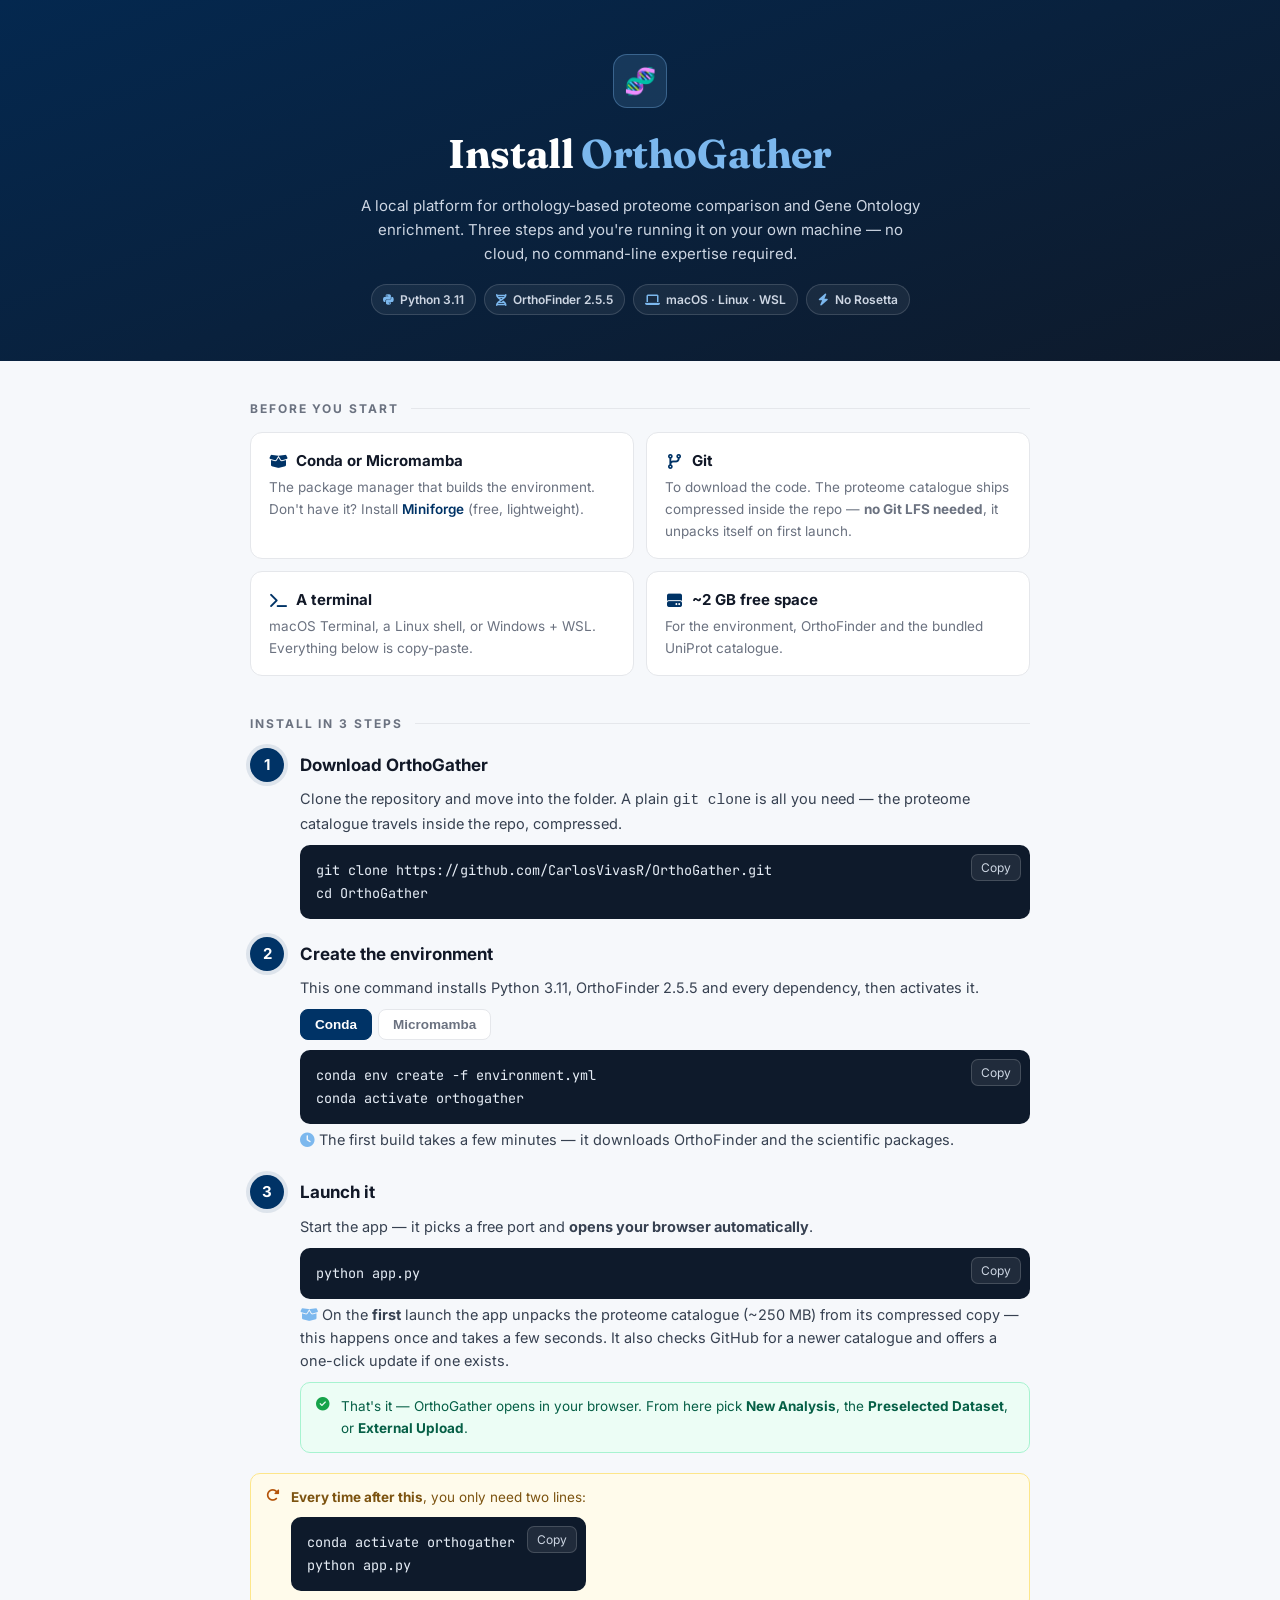
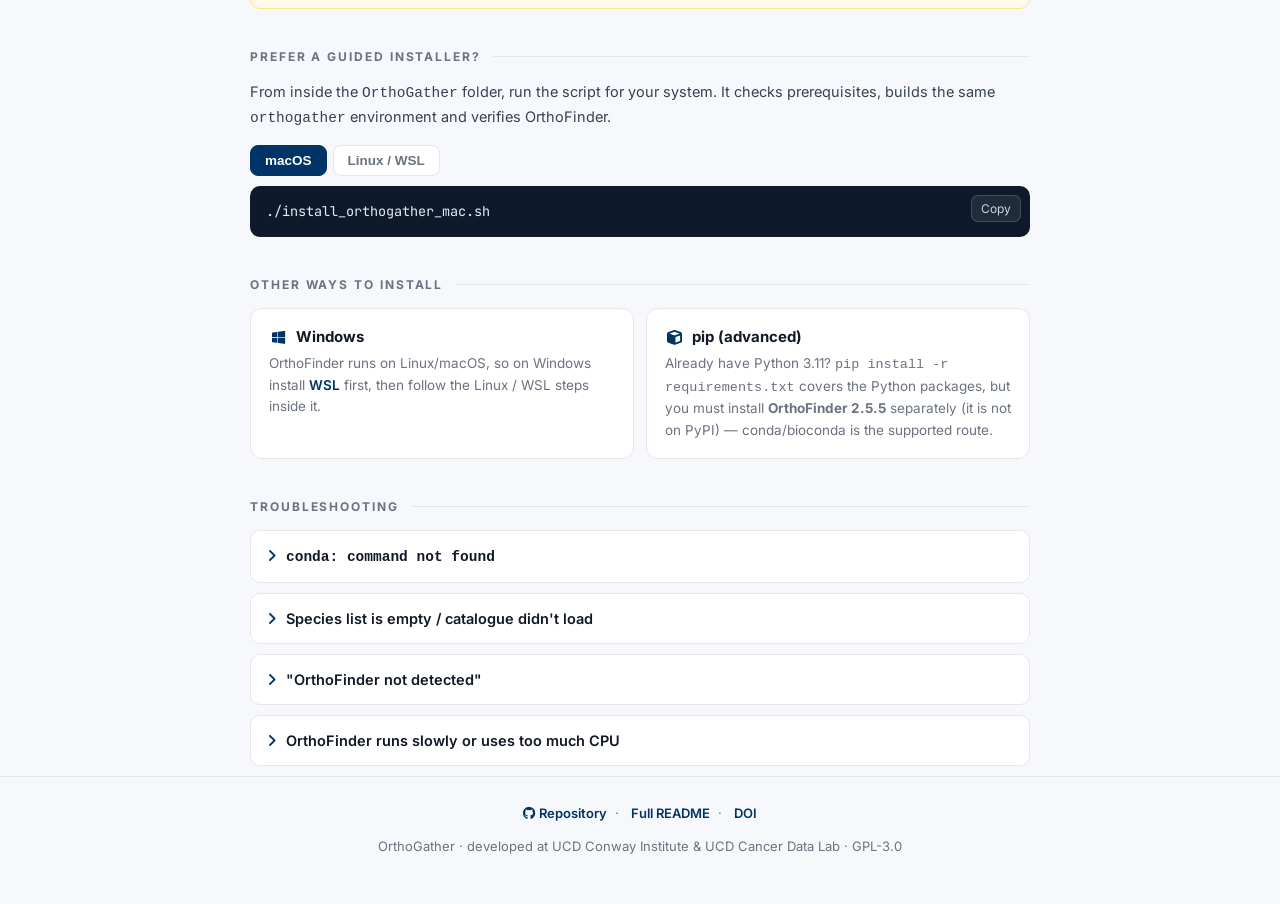
==== INSTALL.html @ b6fda0a3 "Refresh proteome catalogue + drop Git LFS; optimize species picker - Catalogue: regenerated from Uni" ====
<!doctype html>
<html lang="en">
<head>
<meta charset="utf-8" />
<meta name="viewport" content="width=device-width, initial-scale=1" />
<title>Install OrthoGather</title>
<link rel="preconnect" href="https://fonts.googleapis.com" />
<link rel="preconnect" href="https://fonts.gstatic.com" crossorigin />
<link rel="stylesheet" href="https://fonts.googleapis.com/css2?family=Inter:wght@400;500;600;700;800&family=Fraunces:opsz,wght@9..144,600;9..144,700&family=JetBrains+Mono:wght@400;500&display=swap" />
<link rel="stylesheet" href="https://cdnjs.cloudflare.com/ajax/libs/font-awesome/6.5.1/css/all.min.css" />
<style>
  :root{
    --navy:#003366; --navy-2:#0e1a2b; --accent:#7cb8ee;
    --bg:#f6f8fb; --surface:#ffffff; --border:#e5e7eb;
    --text:#111827; --muted:#6b7280; --code-bg:#0e1a2b; --code-fg:#e6edf6;
    --ok:#16a34a; --warn:#b45309; --warn-bg:#fffbeb; --warn-bd:#fde68a;
  }
  *,*::before,*::after{box-sizing:border-box}
  html,body{margin:0;padding:0}
  body{font-family:'Inter',system-ui,sans-serif;background:var(--bg);color:var(--text);line-height:1.6;-webkit-font-smoothing:antialiased}
  a{color:var(--navy)}
  .wrap{max-width:820px;margin:0 auto;padding:0 20px}

  /* Hero */
  header.hero{background:linear-gradient(160deg,#04284f 0%,var(--navy-2) 100%);color:#fff;padding:54px 0 46px;text-align:center}
  .mark{width:54px;height:54px;margin:0 auto 14px;display:flex;align-items:center;justify-content:center;border-radius:14px;background:rgba(124,184,238,.14);border:1px solid rgba(124,184,238,.35);font-size:26px}
  .hero h1{font-family:'Fraunces',Georgia,serif;font-weight:700;font-size:clamp(28px,4vw,40px);margin:0 0 8px;letter-spacing:-.01em}
  .hero h1 .accent{color:var(--accent)}
  .hero p{color:#cdd6e3;max-width:560px;margin:0 auto;font-size:15px}
  .badges{margin-top:18px;display:flex;gap:8px;justify-content:center;flex-wrap:wrap}
  .badge{font-size:12px;font-weight:600;color:#cdd6e3;background:rgba(255,255,255,.06);border:1px solid rgba(255,255,255,.14);padding:5px 11px;border-radius:999px}
  .badge i{color:var(--accent);margin-right:6px}

  /* Sections */
  main{padding:40px 0 60px}
  .section-title{font-size:12px;font-weight:700;letter-spacing:.16em;text-transform:uppercase;color:var(--muted);margin:38px 0 14px;display:flex;align-items:center;gap:12px}
  .section-title::after{content:"";flex:1;height:1px;background:var(--border)}

  /* Prereq cards */
  .prereqs{display:grid;grid-template-columns:1fr 1fr;gap:12px}
  @media(max-width:620px){.prereqs{grid-template-columns:1fr}}
  .card{background:var(--surface);border:1px solid var(--border);border-radius:12px;padding:16px 18px}
  .card h3{margin:0 0 4px;font-size:15px;display:flex;align-items:center;gap:9px}
  .card h3 i{color:var(--navy);width:18px;text-align:center}
  .card p{margin:0;font-size:13.5px;color:var(--muted)}
  .card a{font-weight:600;text-decoration:none}
  .card a:hover{text-decoration:underline}

  /* Steps */
  .step{display:flex;gap:16px;margin:0 0 14px}
  .step-num{flex:0 0 34px;height:34px;border-radius:50%;background:var(--navy);color:#fff;display:flex;align-items:center;justify-content:center;font-weight:700;font-size:15px;box-shadow:0 0 0 4px rgba(0,51,102,.10)}
  .step-body{flex:1;min-width:0}
  .step-body h3{margin:4px 0 8px;font-size:17px}
  .step-body p{margin:0 0 10px;font-size:14.5px;color:#374151}
  .note{font-size:13px;color:var(--muted);margin:8px 0 0}
  .note i{color:var(--accent)}

  /* Code block + copy */
  .code{position:relative;background:var(--code-bg);border-radius:10px;margin:0 0 4px;overflow:hidden}
  .code pre{margin:0;padding:14px 50px 14px 16px;overflow-x:auto;color:var(--code-fg);font-family:'JetBrains Mono',ui-monospace,monospace;font-size:13.5px;line-height:1.7}
  .code .cmt{color:#7e8aa0}
  .copy{position:absolute;top:9px;right:9px;background:rgba(255,255,255,.08);border:1px solid rgba(255,255,255,.16);color:#cdd6e3;border-radius:7px;padding:5px 9px;font-size:12px;cursor:pointer;font-family:'Inter',sans-serif;transition:background .12s}
  .copy:hover{background:rgba(124,184,238,.22);color:#fff}
  .copy.done{background:rgba(22,163,74,.28);border-color:rgba(22,163,74,.5);color:#dcfce7}

  /* OS tabs */
  .tabs{display:flex;gap:6px;margin:0 0 10px}
  .tab{border:1px solid var(--border);background:var(--surface);color:var(--muted);padding:7px 14px;border-radius:8px;font-size:13.5px;font-weight:600;cursor:pointer}
  .tab.active{background:var(--navy);color:#fff;border-color:var(--navy)}
  .tabpane{display:none}
  .tabpane.active{display:block}

  /* Callouts */
  .callout{display:flex;gap:11px;background:var(--warn-bg);border:1px solid var(--warn-bd);border-radius:10px;padding:13px 15px;font-size:13.5px;color:#7c5310;margin:6px 0}
  .callout i{color:var(--warn);margin-top:2px}
  .success{background:#ecfdf5;border-color:#a7f3d0;color:#065f46}
  .success i{color:var(--ok)}

  /* Troubleshooting */
  details{background:var(--surface);border:1px solid var(--border);border-radius:10px;padding:0 16px;margin:0 0 10px}
  summary{cursor:pointer;font-weight:600;padding:13px 0;list-style:none;font-size:14.5px}
  summary::-webkit-details-marker{display:none}
  summary::before{content:"\f105";font-family:"Font Awesome 6 Free";font-weight:900;color:var(--navy);margin-right:10px;display:inline-block;transition:transform .15s}
  details[open] summary::before{transform:rotate(90deg)}
  details .det-body{padding:0 0 14px;font-size:13.5px;color:#374151}

  footer{border-top:1px solid var(--border);padding:26px 0 40px;text-align:center;color:var(--muted);font-size:13px}
  footer a{font-weight:600;text-decoration:none;margin:0 8px}
  footer a:hover{text-decoration:underline}
</style>
</head>
<body>

<header class="hero">
  <div class="wrap">
    <div class="mark">🧬</div>
    <h1>Install <span class="accent">OrthoGather</span></h1>
    <p>A local platform for orthology-based proteome comparison and Gene Ontology enrichment. Three steps and you're running it on your own machine — no cloud, no command-line expertise required.</p>
    <div class="badges">
      <span class="badge"><i class="fa-brands fa-python"></i>Python 3.11</span>
      <span class="badge"><i class="fa-solid fa-dna"></i>OrthoFinder 2.5.5</span>
      <span class="badge"><i class="fa-solid fa-laptop"></i>macOS · Linux · WSL</span>
      <span class="badge"><i class="fa-solid fa-bolt"></i>No Rosetta</span>
    </div>
  </div>
</header>

<main class="wrap">

  <!-- PREREQS -->
  <div class="section-title">Before you start</div>
  <div class="prereqs">
    <div class="card">
      <h3><i class="fa-solid fa-box-open"></i> Conda or Micromamba</h3>
      <p>The package manager that builds the environment. Don't have it? Install <a href="https://github.com/conda-forge/miniforge" target="_blank" rel="noopener">Miniforge</a> (free, lightweight).</p>
    </div>
    <div class="card">
      <h3><i class="fa-solid fa-code-branch"></i> Git</h3>
      <p>To download the code. The proteome catalogue ships compressed inside the repo — <strong>no Git LFS needed</strong>, it unpacks itself on first launch.</p>
    </div>
    <div class="card">
      <h3><i class="fa-solid fa-terminal"></i> A terminal</h3>
      <p>macOS Terminal, a Linux shell, or Windows + WSL. Everything below is copy-paste.</p>
    </div>
    <div class="card">
      <h3><i class="fa-solid fa-hard-drive"></i> ~2 GB free space</h3>
      <p>For the environment, OrthoFinder and the bundled UniProt catalogue.</p>
    </div>
  </div>

  <!-- STEPS -->
  <div class="section-title">Install in 3 steps</div>

  <div class="step">
    <div class="step-num">1</div>
    <div class="step-body">
      <h3>Download OrthoGather</h3>
      <p>Clone the repository and move into the folder. A plain <code>git clone</code> is all you need — the proteome catalogue travels inside the repo, compressed.</p>
      <div class="code"><button class="copy">Copy</button><pre>git clone https://github.com/CarlosVivasR/OrthoGather.git
cd OrthoGather</pre></div>
    </div>
  </div>

  <div class="step">
    <div class="step-num">2</div>
    <div class="step-body">
      <h3>Create the environment</h3>
      <p>This one command installs Python 3.11, OrthoFinder 2.5.5 and every dependency, then activates it.</p>
      <div class="tabs">
        <button class="tab active" data-tab="conda">Conda</button>
        <button class="tab" data-tab="mamba">Micromamba</button>
      </div>
      <div class="tabpane active" data-pane="conda">
        <div class="code"><button class="copy">Copy</button><pre>conda env create -f environment.yml
conda activate orthogather</pre></div>
      </div>
      <div class="tabpane" data-pane="mamba">
        <div class="code"><button class="copy">Copy</button><pre>micromamba env create -f environment.yml
micromamba activate orthogather</pre></div>
      </div>
      <p class="note"><i class="fa-solid fa-clock"></i> The first build takes a few minutes — it downloads OrthoFinder and the scientific packages.</p>
    </div>
  </div>

  <div class="step">
    <div class="step-num">3</div>
    <div class="step-body">
      <h3>Launch it</h3>
      <p>Start the app — it picks a free port and <strong>opens your browser automatically</strong>.</p>
      <div class="code"><button class="copy">Copy</button><pre>python app.py</pre></div>
      <p class="note"><i class="fa-solid fa-box-open"></i> On the <strong>first</strong> launch the app unpacks the proteome catalogue (~250 MB) from its compressed copy — this happens once and takes a few seconds. It also checks GitHub for a newer catalogue and offers a one-click update if one exists.</p>
      <div class="callout success"><i class="fa-solid fa-circle-check"></i><div>That's it — OrthoGather opens in your browser. From here pick <strong>New Analysis</strong>, the <strong>Preselected Dataset</strong>, or <strong>External Upload</strong>.</div></div>
    </div>
  </div>

  <div class="callout"><i class="fa-solid fa-rotate-right"></i><div><strong>Every time after this</strong>, you only need two lines:
    <div class="code" style="margin-top:8px"><button class="copy">Copy</button><pre>conda activate orthogather
python app.py</pre></div>
  </div></div>

  <!-- GUIDED SCRIPTS -->
  <div class="section-title">Prefer a guided installer?</div>
  <p style="font-size:14.5px;color:#374151;margin-top:0">From inside the <code>OrthoGather</code> folder, run the script for your system. It checks prerequisites, builds the same <code>orthogather</code> environment and verifies OrthoFinder.</p>
  <div class="tabs">
    <button class="tab active" data-tab="mac">macOS</button>
    <button class="tab" data-tab="wsl">Linux / WSL</button>
  </div>
  <div class="tabpane active" data-pane="mac">
    <div class="code"><button class="copy">Copy</button><pre>./install_orthogather_mac.sh</pre></div>
  </div>
  <div class="tabpane" data-pane="wsl">
    <div class="code"><button class="copy">Copy</button><pre>./install_orthogather_wsl.sh</pre></div>
  </div>

  <!-- OTHER OPTIONS -->
  <div class="section-title">Other ways to install</div>
  <div class="prereqs">
    <div class="card">
      <h3><i class="fa-brands fa-windows"></i> Windows</h3>
      <p>OrthoFinder runs on Linux/macOS, so on Windows install <a href="https://learn.microsoft.com/windows/wsl/install" target="_blank" rel="noopener">WSL</a> first, then follow the Linux / WSL steps inside it.</p>
    </div>
    <div class="card">
      <h3><i class="fa-solid fa-cube"></i> pip (advanced)</h3>
      <p>Already have Python 3.11? <code>pip install -r requirements.txt</code> covers the Python packages, but you must install <strong>OrthoFinder 2.5.5</strong> separately (it is not on PyPI) — conda/bioconda is the supported route.</p>
    </div>
  </div>

  <!-- TROUBLESHOOTING -->
  <div class="section-title">Troubleshooting</div>

  <details>
    <summary><code>conda: command not found</code></summary>
    <div class="det-body">Conda isn't installed (or your terminal hasn't loaded it). Install <a href="https://github.com/conda-forge/miniforge" target="_blank" rel="noopener">Miniforge</a>, then close and reopen your terminal and try again.</div>
  </details>

  <details>
    <summary>Species list is empty / catalogue didn't load</summary>
    <div class="det-body">The catalogue unpacks itself from the compressed copy on first launch, so this is rare. If it happens, delete the half-written raw file and restart — the app re-unpacks it from <code>proteomes_list.json.gz</code>:
      <div class="code"><button class="copy">Copy</button><pre>rm -f static/Proteomes_json/proteomes_list.json
python app.py</pre></div>
      Still stuck? Open the catalogue menu on the species page and click <strong>Check for updates</strong> to download a fresh copy from GitHub.</div>
  </details>

  <details>
    <summary>"OrthoFinder not detected"</summary>
    <div class="det-body">Make sure the environment is active — your prompt should show <code>(orthogather)</code>. If not, run <code>conda activate orthogather</code> and launch again.</div>
  </details>

  <details>
    <summary>OrthoFinder runs slowly or uses too much CPU</summary>
    <div class="det-body">OrthoGather auto-detects your cores. To leave headroom for other work, set the thread counts before launching:
      <div class="code"><button class="copy">Copy</button><pre>ORTHOGATHER_OF_THREADS=6 ORTHOGATHER_OF_ANALYSIS_THREADS=1 python app.py</pre></div>
    </div>
  </details>

</main>

<footer>
  <div class="wrap">
    <a href="https://github.com/CarlosVivasR/OrthoGather" target="_blank" rel="noopener"><i class="fa-brands fa-github"></i> Repository</a>·
    <a href="https://github.com/CarlosVivasR/OrthoGather#readme" target="_blank" rel="noopener">Full README</a>·
    <a href="https://doi.org/10.5281/zenodo.18510911" target="_blank" rel="noopener">DOI</a>
    <p style="margin-top:12px">OrthoGather · developed at UCD Conway Institute &amp; UCD Cancer Data Lab · GPL-3.0</p>
  </div>
</footer>

<script>
  // Copy buttons
  document.querySelectorAll('.copy').forEach(btn=>{
    btn.addEventListener('click',()=>{
      const pre=btn.parentElement.querySelector('pre');
      const text=pre.innerText;
      navigator.clipboard.writeText(text).then(()=>{
        const old=btn.textContent;btn.textContent='Copied!';btn.classList.add('done');
        setTimeout(()=>{btn.textContent=old;btn.classList.remove('done');},1400);
      });
    });
  });
  // OS / tool tabs (scoped to the tab group's following panes)
  document.querySelectorAll('.tabs').forEach(group=>{
    const tabs=group.querySelectorAll('.tab');
    // panes are the .tabpane siblings that follow this group until the next .tabs
    let panes=[];let el=group.nextElementSibling;
    while(el && !el.classList.contains('tabs') && !el.classList.contains('section-title')){
      if(el.classList.contains('tabpane'))panes.push(el);
      el=el.nextElementSibling;
    }
    tabs.forEach(tab=>{
      tab.addEventListener('click',()=>{
        tabs.forEach(t=>t.classList.remove('active'));
        tab.classList.add('active');
        const key=tab.dataset.tab;
        panes.forEach(p=>p.classList.toggle('active',p.dataset.pane===key));
      });
    });
  });
</script>
</body>
</html>
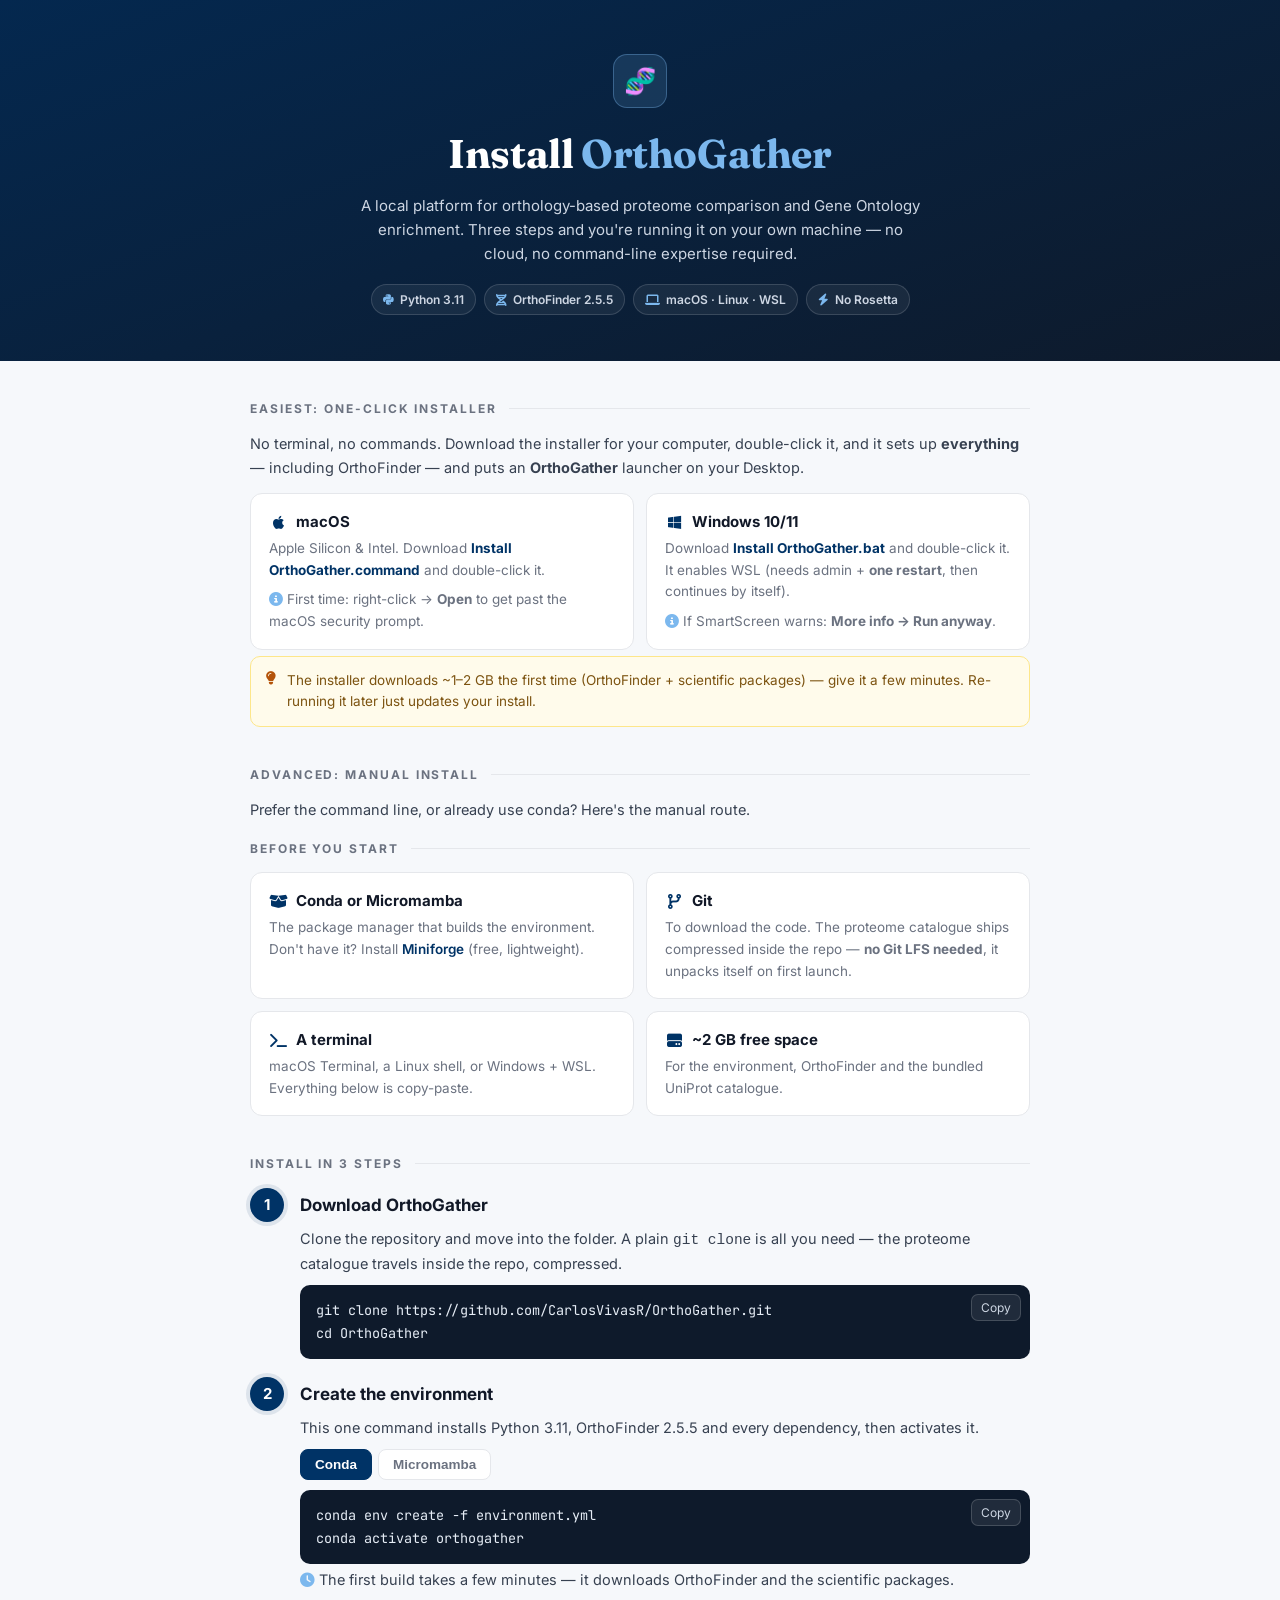
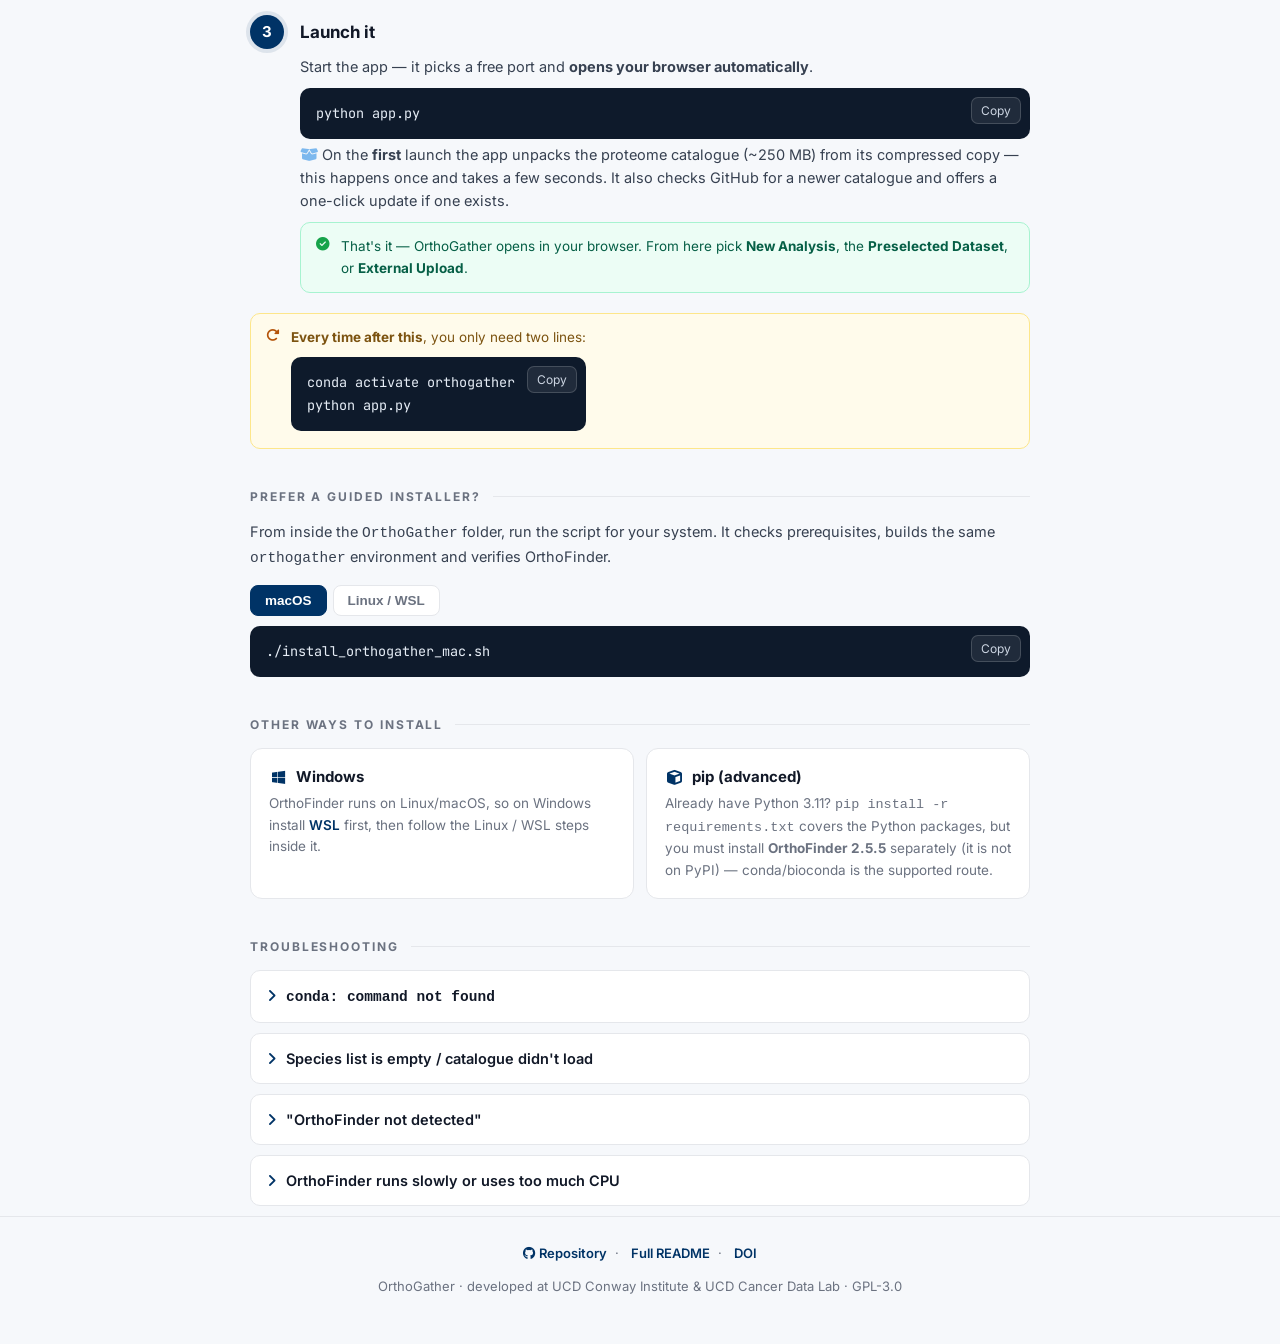
==== commit 500cfb54: "Add one-click installers for macOS and Windows Non-technical users download a single file and double" ====
--- a/INSTALL.html
+++ b/INSTALL.html
@@ -107,8 +107,27 @@
 
 <main class="wrap">
 
+  <!-- ONE-CLICK INSTALL -->
+  <div class="section-title">Easiest: one-click installer</div>
+  <p style="font-size:14.5px;color:#374151;margin-top:0">No terminal, no commands. Download the installer for your computer, double-click it, and it sets up <strong>everything</strong> — including OrthoFinder — and puts an <strong>OrthoGather</strong> launcher on your Desktop.</p>
+  <div class="prereqs">
+    <div class="card">
+      <h3><i class="fa-brands fa-apple"></i> macOS</h3>
+      <p>Apple Silicon &amp; Intel. Download <a href="https://github.com/CarlosVivasR/OrthoGather/releases" target="_blank" rel="noopener"><strong>Install OrthoGather.command</strong></a> and double-click it.</p>
+      <p class="note" style="margin-top:8px"><i class="fa-solid fa-circle-info"></i> First time: right-click → <strong>Open</strong> to get past the macOS security prompt.</p>
+    </div>
+    <div class="card">
+      <h3><i class="fa-brands fa-windows"></i> Windows 10/11</h3>
+      <p>Download <a href="https://github.com/CarlosVivasR/OrthoGather/releases" target="_blank" rel="noopener"><strong>Install OrthoGather.bat</strong></a> and double-click it. It enables WSL (needs admin + <strong>one restart</strong>, then continues by itself).</p>
+      <p class="note" style="margin-top:8px"><i class="fa-solid fa-circle-info"></i> If SmartScreen warns: <strong>More info → Run anyway</strong>.</p>
+    </div>
+  </div>
+  <div class="callout"><i class="fa-solid fa-lightbulb"></i><div>The installer downloads ~1–2 GB the first time (OrthoFinder + scientific packages) — give it a few minutes. Re-running it later just updates your install.</div></div>
+
   <!-- PREREQS -->
-  <div class="section-title">Before you start</div>
+  <div class="section-title">Advanced: manual install</div>
+  <p style="font-size:14.5px;color:#374151;margin-top:0">Prefer the command line, or already use conda? Here's the manual route.</p>
+  <div class="section-title" style="margin-top:18px">Before you start</div>
   <div class="prereqs">
     <div class="card">
       <h3><i class="fa-solid fa-box-open"></i> Conda or Micromamba</h3>
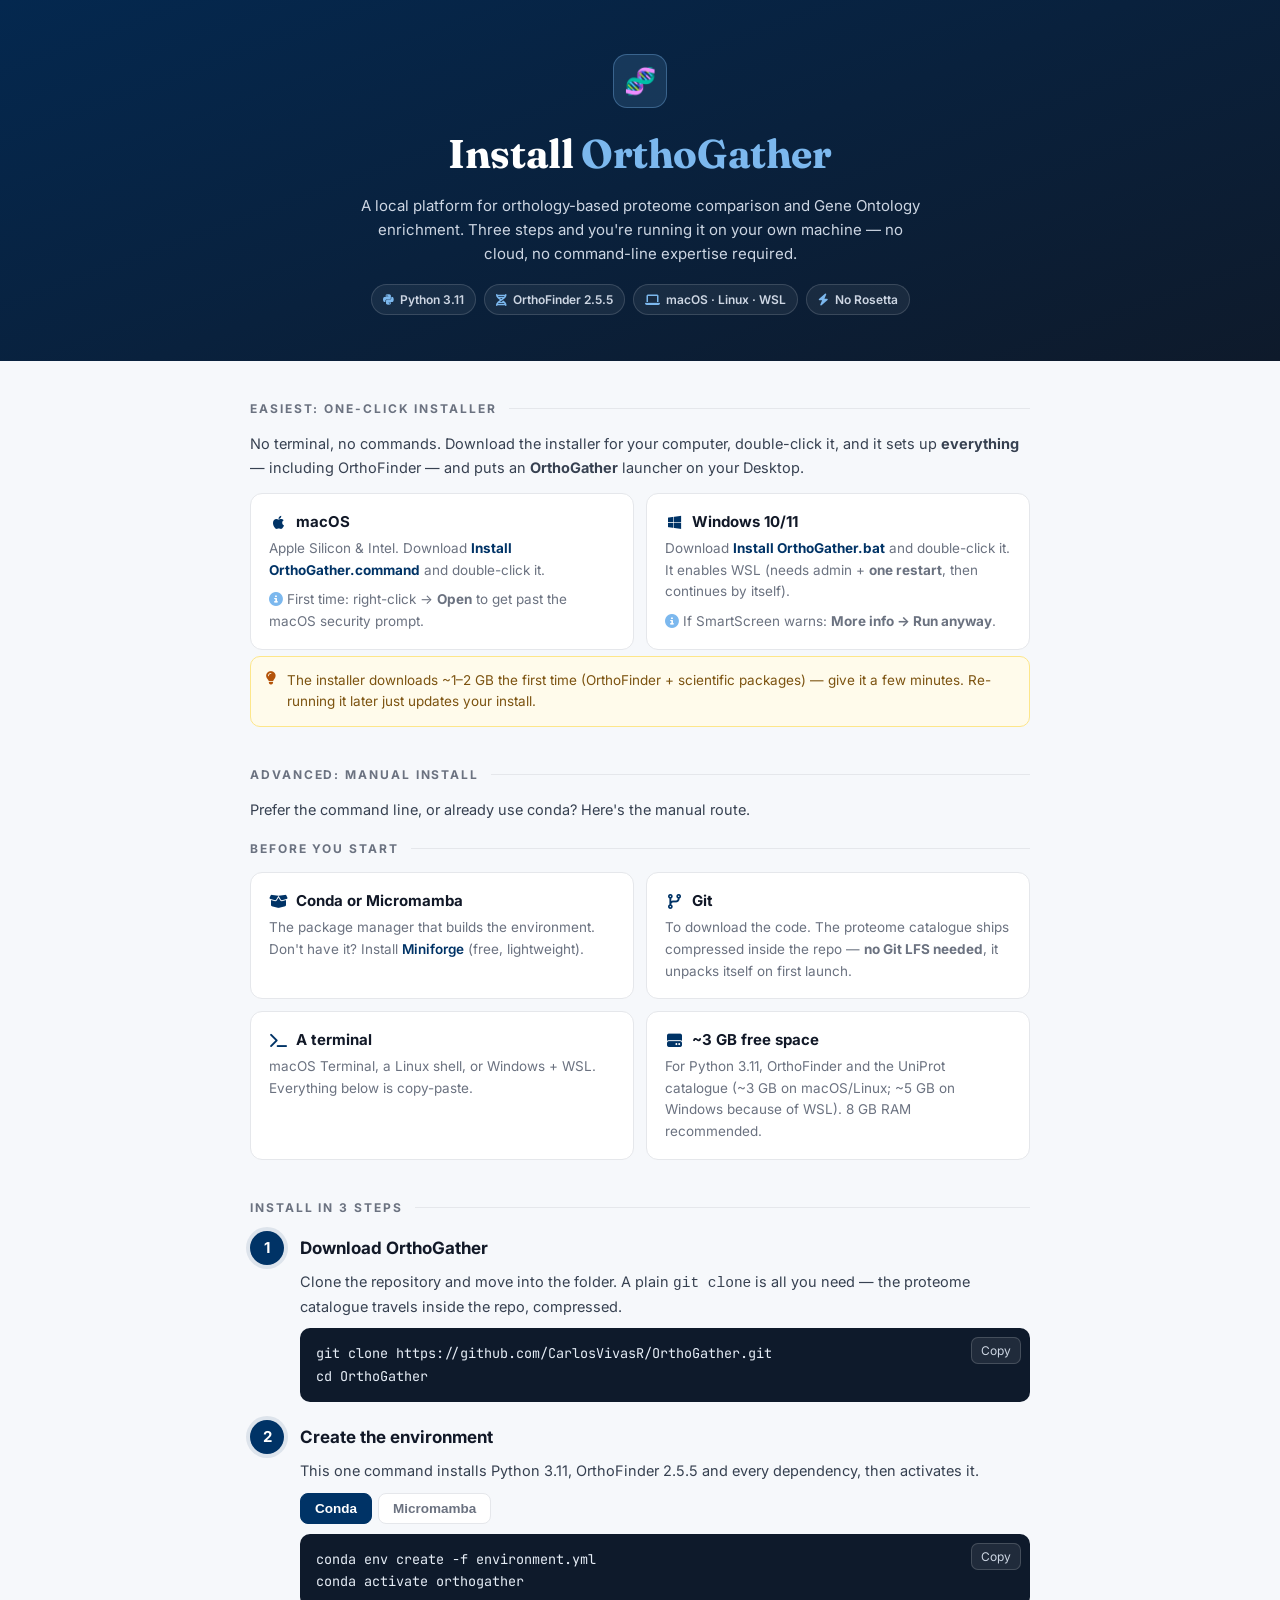
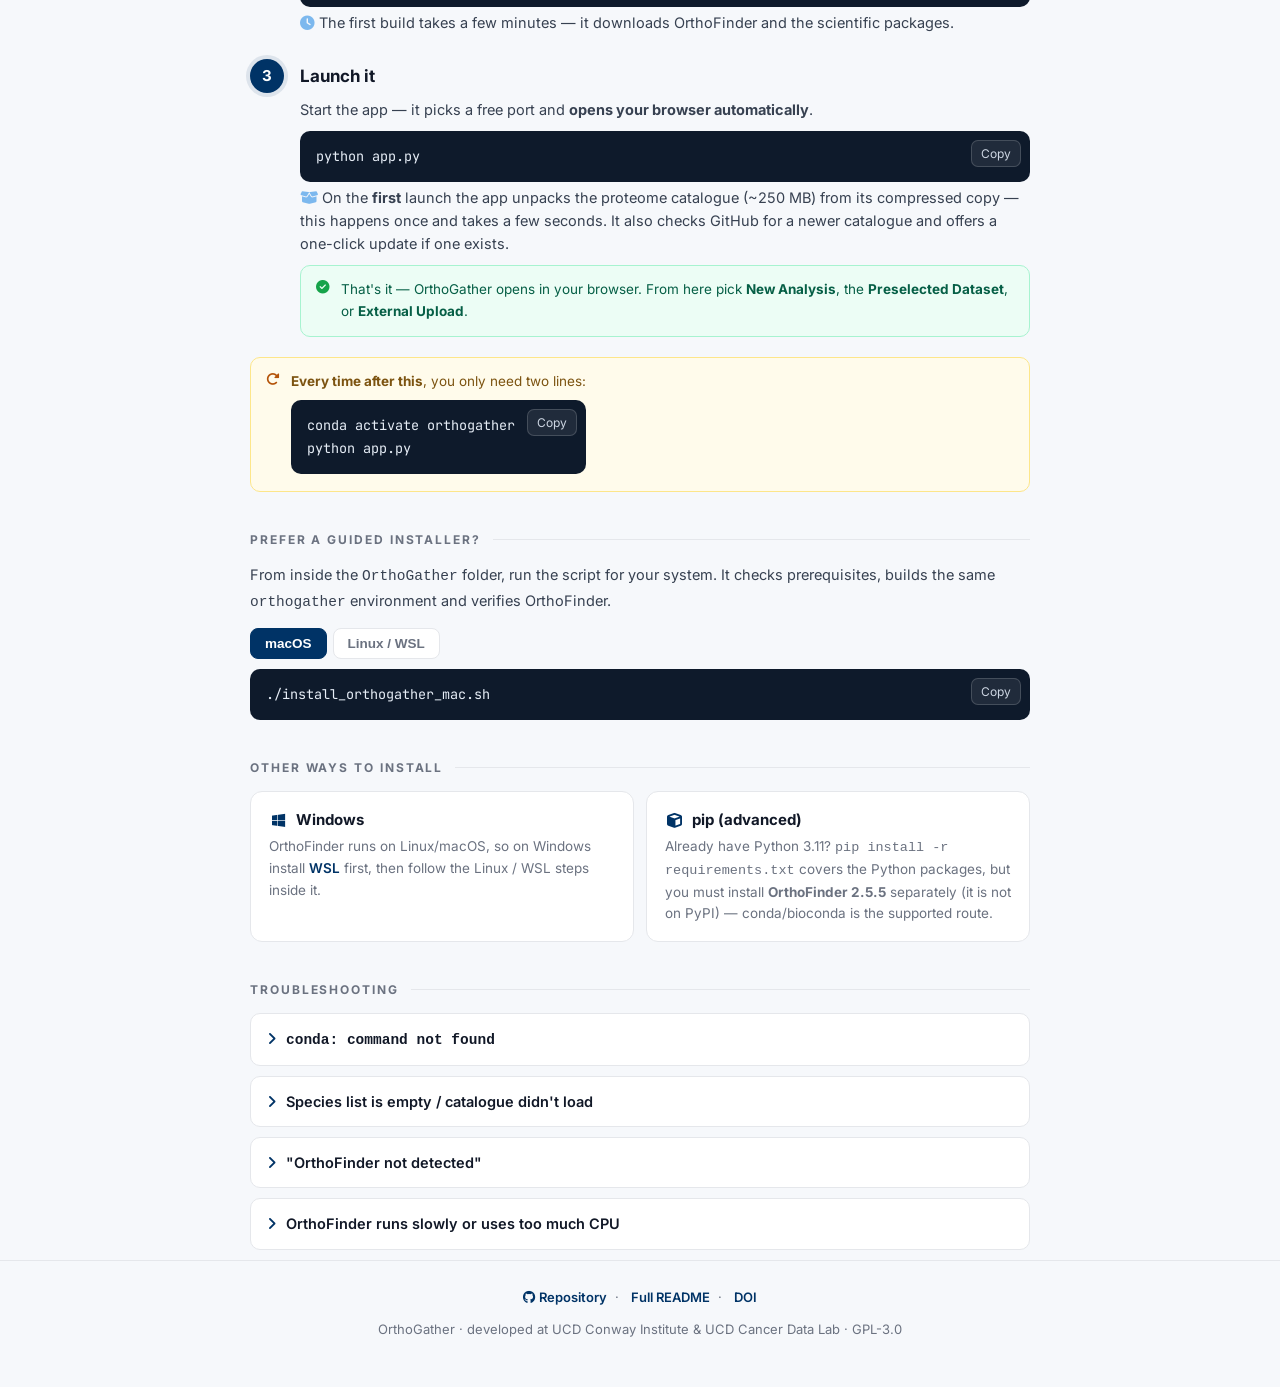
==== commit 64209a62: "Add non-technical install guide HTML + correct disk-space figures - installers/How to install OrthoG" ====
--- a/INSTALL.html
+++ b/INSTALL.html
@@ -142,8 +142,8 @@
       <p>macOS Terminal, a Linux shell, or Windows + WSL. Everything below is copy-paste.</p>
     </div>
     <div class="card">
-      <h3><i class="fa-solid fa-hard-drive"></i> ~2 GB free space</h3>
-      <p>For the environment, OrthoFinder and the bundled UniProt catalogue.</p>
+      <h3><i class="fa-solid fa-hard-drive"></i> ~3 GB free space</h3>
+      <p>For Python 3.11, OrthoFinder and the UniProt catalogue (~3 GB on macOS/Linux; ~5 GB on Windows because of WSL). 8 GB RAM recommended.</p>
     </div>
   </div>
 
